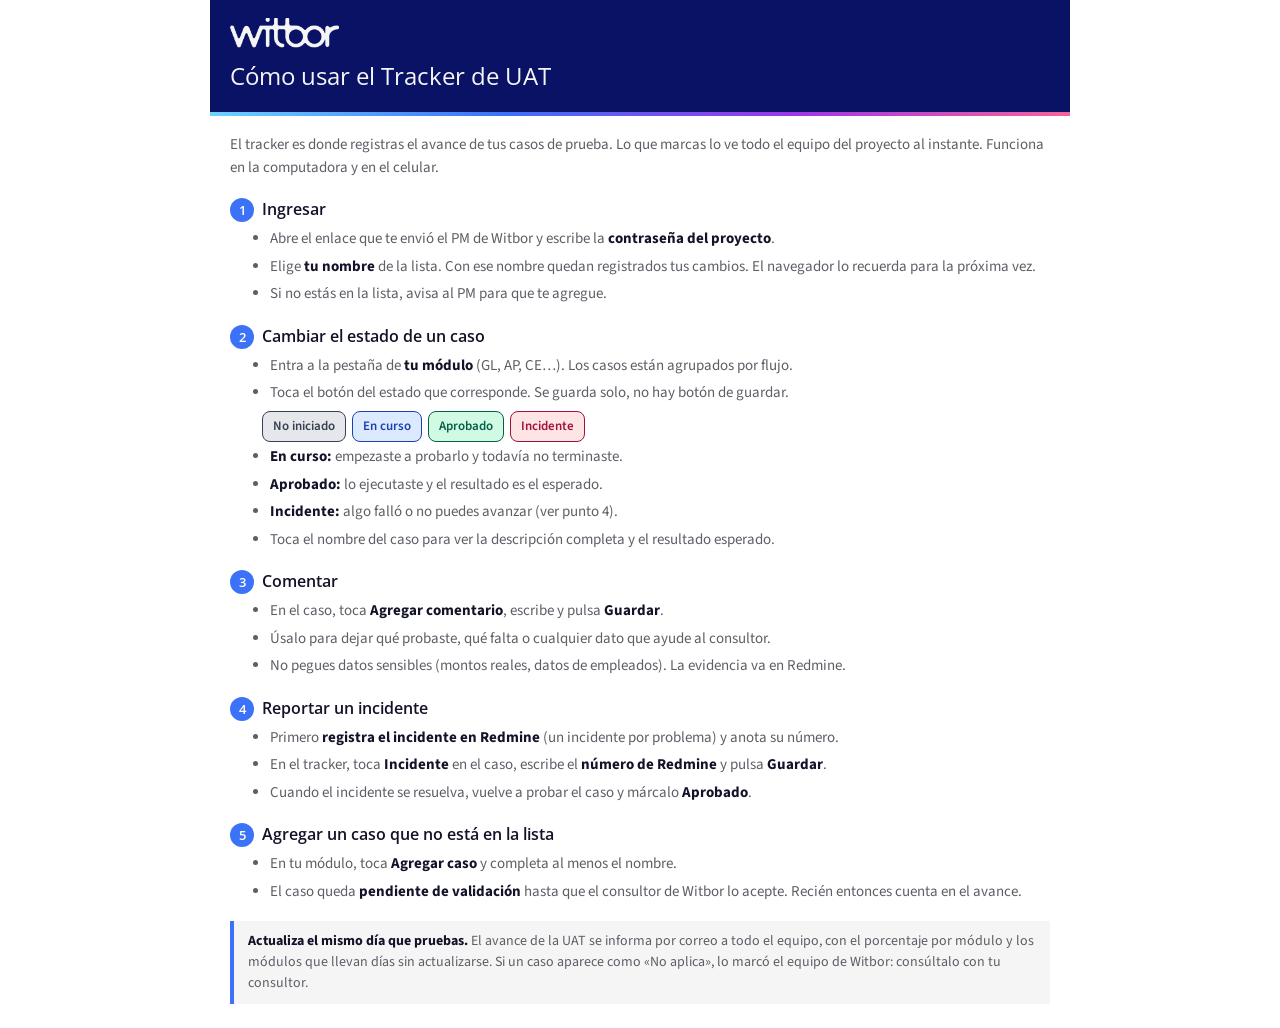
==== ayuda.html @ c0ece4f9 "Add files via upload" ====
<!DOCTYPE html>
<html lang="es">
<head>
  <meta charset="UTF-8" />
  <meta name="viewport" content="width=device-width, initial-scale=1.0" />
  <title>Cómo usar el Tracker de UAT</title>
  <meta name="robots" content="noindex, nofollow" />
  <link rel="preconnect" href="https://fonts.googleapis.com" />
  <link rel="preconnect" href="https://fonts.gstatic.com" crossorigin />
  <link rel="stylesheet" href="https://fonts.googleapis.com/css2?family=Open+Sans:wght@400;600&family=Source+Sans+3:wght@400;600&display=swap" />
  <link rel="stylesheet" href="css/base.css" />
  <style>
    /* Manual de una página para los usuarios del cliente. Se puede imprimir. */
    body { background: #fff; }
    .hoja { max-width: 820px; margin: 0 auto; padding: 0 20px 24px; font-size: 15px; line-height: 1.5; }
    .cabecera { background: var(--color-bg-oscuro); padding: 18px 20px; margin: 0 -20px; }
    .cabecera img { height: 30px; display: block; }
    .cabecera h1 { font-family: var(--font-titulo); font-weight: 400; font-size: 24px; color: #F5F5F5; margin: 10px 0 0; }
    .barra-gradiente { margin: 0 -20px 18px; }
    h2 { font-family: var(--font-titulo); font-weight: 600; font-size: 16px; color: var(--color-titulo); margin: 18px 0 6px; }
    h2 span { display: inline-block; width: 24px; height: 24px; line-height: 24px; text-align: center; border-radius: 50%;
              background: var(--witbor-azul); color: #fff; font-size: 13px; margin-right: 8px; }
    p, li { margin: 0 0 5px; }
    ul { margin: 0; padding-left: 40px; }
    strong { color: var(--color-titulo); }
    .estados { display: flex; flex-wrap: wrap; gap: 6px; margin: 6px 0 4px 32px; }
    .estados b { font-weight: 600; font-size: 13px; border-radius: 8px; padding: 5px 10px; border: 1px solid; }
    .e1 { background: #E5E7EB; color: #374151; border-color: #D1D5DB; }
    .e2 { background: #DBEAFE; color: #1E40AF; border-color: #93C5FD; }
    .e3 { background: #D1FAE5; color: #065F46; border-color: #6EE7B7; }
    .e4 { background: #FFE4E6; color: #9F1239; border-color: #FDA4AF; }
    .nota { background: var(--color-bg); border-left: 4px solid var(--witbor-azul); padding: 10px 14px; margin-top: 18px; font-size: 14px; }
    @media print { .hoja { font-size: 12.5px; } .cabecera, .barra-gradiente, .estados b, h2 span { -webkit-print-color-adjust: exact; print-color-adjust: exact; } }
  </style>
</head>
<body>
  <div class="hoja">
    <div class="cabecera">
      <img src="img/logo-witbor-blanco.png" alt="witbor" />
      <h1>Cómo usar el Tracker de UAT</h1>
    </div>
    <div class="barra-gradiente"></div>

    <p>El tracker es donde registras el avance de tus casos de prueba. Lo que marcas lo ve todo el equipo del proyecto al instante. Funciona en la computadora y en el celular.</p>

    <h2><span>1</span>Ingresar</h2>
    <ul>
      <li>Abre el enlace que te envió el PM de Witbor y escribe la <strong>contraseña del proyecto</strong>.</li>
      <li>Elige <strong>tu nombre</strong> de la lista. Con ese nombre quedan registrados tus cambios. El navegador lo recuerda para la próxima vez.</li>
      <li>Si no estás en la lista, avisa al PM para que te agregue.</li>
    </ul>

    <h2><span>2</span>Cambiar el estado de un caso</h2>
    <ul>
      <li>Entra a la pestaña de <strong>tu módulo</strong> (GL, AP, CE…). Los casos están agrupados por flujo.</li>
      <li>Toca el botón del estado que corresponde. Se guarda solo, no hay botón de guardar.</li>
    </ul>
    <div class="estados">
      <b class="e1">No iniciado</b><b class="e2">En curso</b><b class="e3">Aprobado</b><b class="e4">Incidente</b>
    </div>
    <ul>
      <li><strong>En curso:</strong> empezaste a probarlo y todavía no terminaste.</li>
      <li><strong>Aprobado:</strong> lo ejecutaste y el resultado es el esperado.</li>
      <li><strong>Incidente:</strong> algo falló o no puedes avanzar (ver punto 4).</li>
      <li>Toca el nombre del caso para ver la descripción completa y el resultado esperado.</li>
    </ul>

    <h2><span>3</span>Comentar</h2>
    <ul>
      <li>En el caso, toca <strong>Agregar comentario</strong>, escribe y pulsa <strong>Guardar</strong>.</li>
      <li>Úsalo para dejar qué probaste, qué falta o cualquier dato que ayude al consultor.</li>
      <li>No pegues datos sensibles (montos reales, datos de empleados). La evidencia va en Redmine.</li>
    </ul>

    <h2><span>4</span>Reportar un incidente</h2>
    <ul>
      <li>Primero <strong>registra el incidente en Redmine</strong> (un incidente por problema) y anota su número.</li>
      <li>En el tracker, toca <strong>Incidente</strong> en el caso, escribe el <strong>número de Redmine</strong> y pulsa <strong>Guardar</strong>.</li>
      <li>Cuando el incidente se resuelva, vuelve a probar el caso y márcalo <strong>Aprobado</strong>.</li>
    </ul>

    <h2><span>5</span>Agregar un caso que no está en la lista</h2>
    <ul>
      <li>En tu módulo, toca <strong>Agregar caso</strong> y completa al menos el nombre.</li>
      <li>El caso queda <strong>pendiente de validación</strong> hasta que el consultor de Witbor lo acepte. Recién entonces cuenta en el avance.</li>
    </ul>

    <div class="nota">
      <strong>Actualiza el mismo día que pruebas.</strong> El avance de la UAT se informa por correo a todo el equipo, con el porcentaje por módulo y los módulos que llevan días sin actualizarse.
      Si un caso aparece como «No aplica», lo marcó el equipo de Witbor: consúltalo con tu consultor.
    </div>
  </div>
</body>
</html>
---- css/base.css ----
/* ============================================================
   base.css — reset, variables globales y tipografía base
   Se carga PRIMERO. El resto de CSS depende de estas variables.
   Colores y tipografías: Manual de marca Witbor 2026.
   ============================================================ */

:root {
  /* ---- Gradiente del logo (solo acentos: barras, detalles) ---- */
  --witbor-cian:    #6ED2FF;
  --witbor-azul:    #3C72F8; /* también CTA, links y resaltados */
  --witbor-violeta: #9E37E6;
  --witbor-rosa:    #F5649B;
  --witbor-gradiente: linear-gradient(90deg, #6ED2FF 0%, #3C72F8 34%, #9E37E6 68%, #F5649B 100%);

  /* ---- Fondos ---- */
  --color-bg:        #F5F5F5; /* fondo claro por defecto */
  --color-bg-oscuro: #0A1266; /* encabezado y pantalla de acceso */
  --color-bg-violeta:#672496; /* banner "MODO TEST" */

  /* ---- Texto ---- */
  --color-titulo: #121228; /* títulos sobre fondo claro */
  --color-texto:  #5C5F66; /* cuerpo sobre fondo claro  */

  /* ---- Sombras del banner "MODO TEST" (violeta) ---- */
  --shadow-test:        rgba(103, 36, 150, 0.35);
  --shadow-test-strong: rgba(103, 36, 150, 0.65);

  /* ---- Radios ---- */
  --radius-sm: 4px;
  --radius-md: 12px;

  /* ---- Tipografía: Open Sans (títulos) + Source Sans 3 (texto) ---- */
  --font-titulo: "Open Sans", Arial, sans-serif;
  --font-texto:  "Source Sans 3", Calibri, Arial, sans-serif;
}

/* ---- Reset mínimo / base del documento ---- */
html, body, #root { height: 100%; }

body {
  margin: 0;
  font-family: var(--font-texto);
  background: var(--color-bg);
  color: var(--color-texto);
}

select, input, textarea, button { font-family: inherit; }

/* Títulos y encabezados */
.font-title { font-family: var(--font-titulo); color: var(--color-titulo); }
.font-title-claro { font-family: var(--font-titulo); color: #F5F5F5; }

/* Volanta: línea en mayúsculas sobre el título */
.volanta { font-size: 12px; text-transform: uppercase; letter-spacing: 0.1em; color: var(--color-texto); }
.volanta-claro { font-size: 12px; text-transform: uppercase; letter-spacing: 0.1em; color: #CCCCCC; }

/* Barra fina con el gradiente de marca (bajo el encabezado, borde de tarjetas) */
.barra-gradiente { height: 4px; background: var(--witbor-gradiente); }

/* Co-branding: witbor | cliente (el cliente a la derecha, divisor fijo) */
.cobranding { display: flex; align-items: center; gap: 14px; }
.cobranding .divisor { width: 1px; align-self: stretch; background: currentColor; opacity: 0.45; }
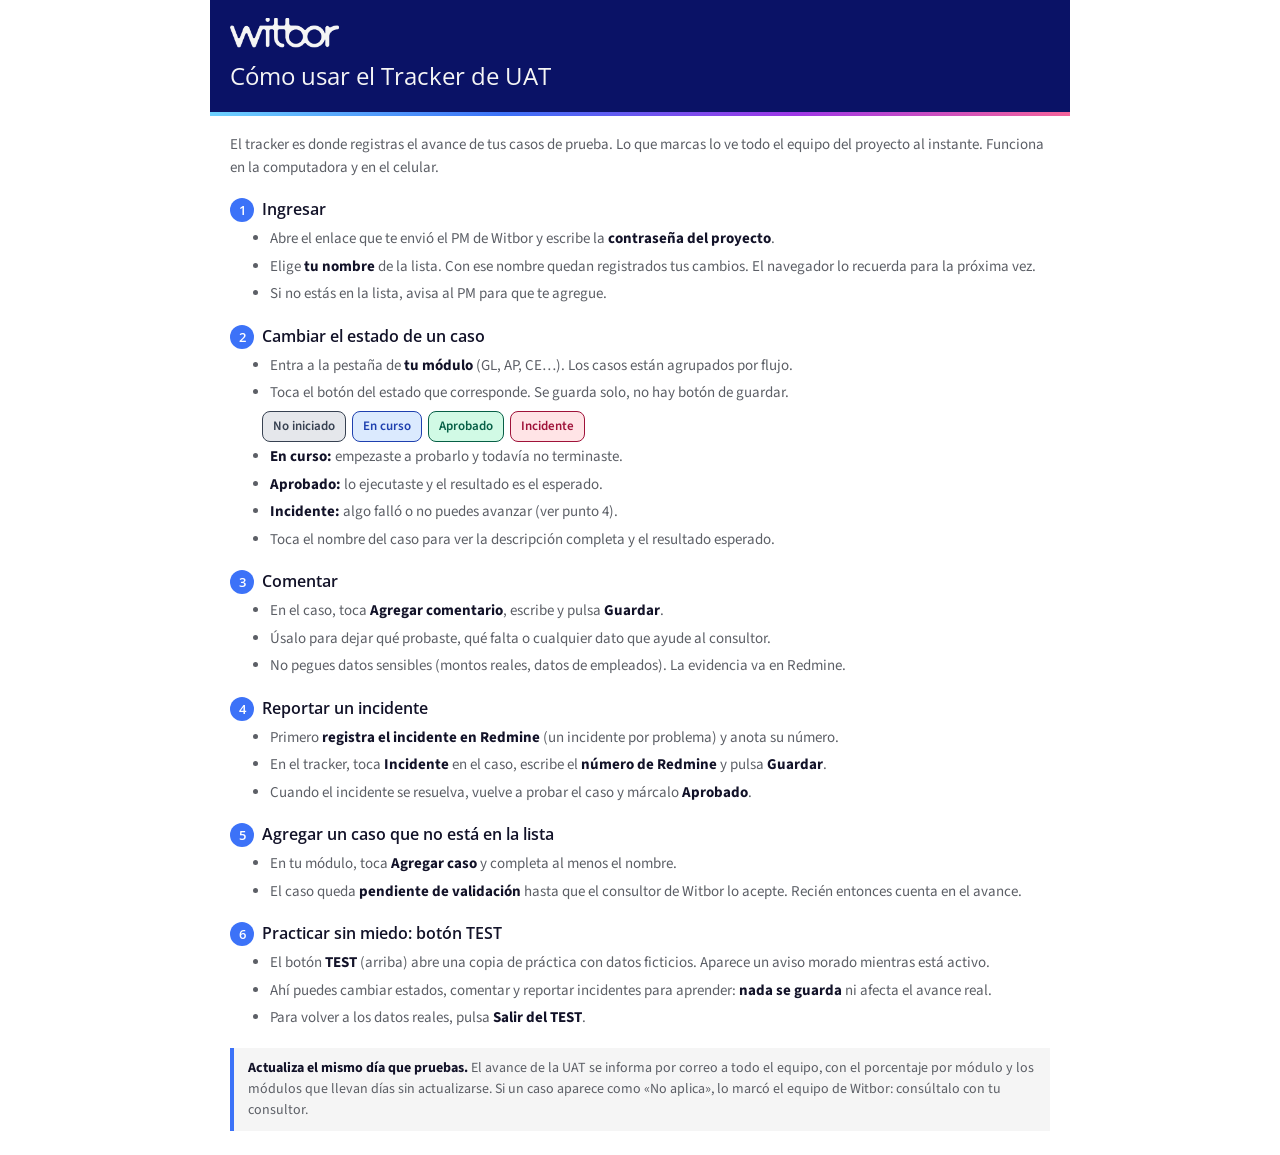
==== commit 8cdebc7f: "Add files via upload" ====
--- a/ayuda.html
+++ b/ayuda.html
@@ -85,6 +85,13 @@
       <li>El caso queda <strong>pendiente de validación</strong> hasta que el consultor de Witbor lo acepte. Recién entonces cuenta en el avance.</li>
     </ul>
 
+    <h2><span>6</span>Practicar sin miedo: botón TEST</h2>
+    <ul>
+      <li>El botón <strong>TEST</strong> (arriba) abre una copia de práctica con datos ficticios. Aparece un aviso morado mientras está activo.</li>
+      <li>Ahí puedes cambiar estados, comentar y reportar incidentes para aprender: <strong>nada se guarda</strong> ni afecta el avance real.</li>
+      <li>Para volver a los datos reales, pulsa <strong>Salir del TEST</strong>.</li>
+    </ul>
+
     <div class="nota">
       <strong>Actualiza el mismo día que pruebas.</strong> El avance de la UAT se informa por correo a todo el equipo, con el porcentaje por módulo y los módulos que llevan días sin actualizarse.
       Si un caso aparece como «No aplica», lo marcó el equipo de Witbor: consúltalo con tu consultor.
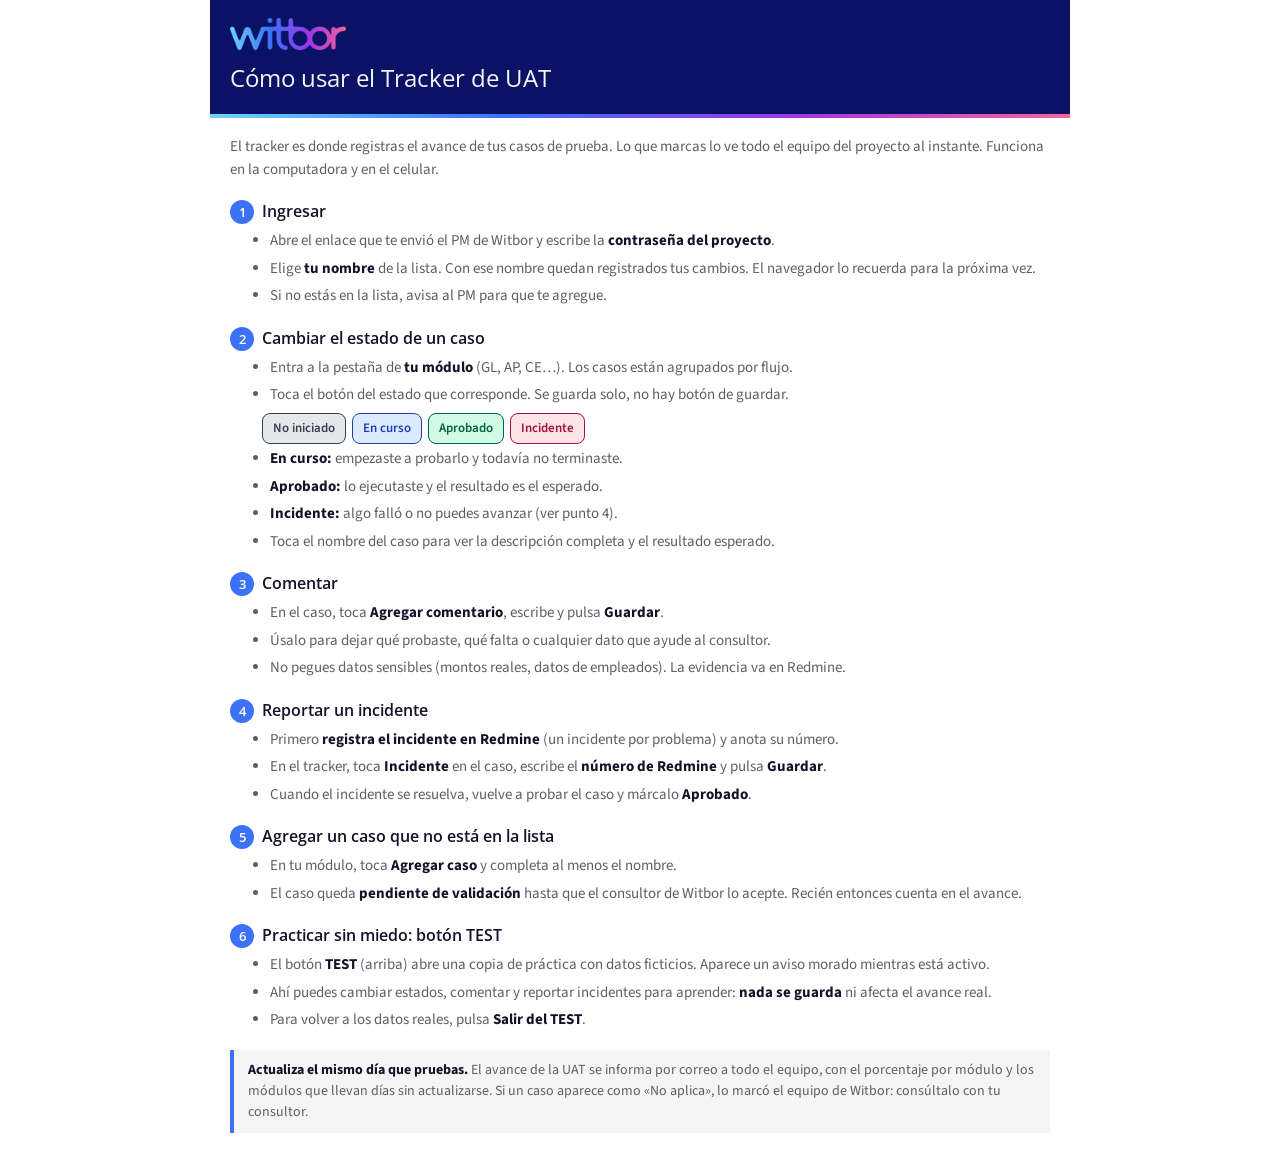
==== commit bf7e9ff9: "Add files via upload" ====
--- a/ayuda.html
+++ b/ayuda.html
@@ -14,7 +14,7 @@
     body { background: #fff; }
     .hoja { max-width: 820px; margin: 0 auto; padding: 0 20px 24px; font-size: 15px; line-height: 1.5; }
     .cabecera { background: var(--color-bg-oscuro); padding: 18px 20px; margin: 0 -20px; }
-    .cabecera img { height: 30px; display: block; }
+    .cabecera img { height: 32px; display: block; }
     .cabecera h1 { font-family: var(--font-titulo); font-weight: 400; font-size: 24px; color: #F5F5F5; margin: 10px 0 0; }
     .barra-gradiente { margin: 0 -20px 18px; }
     h2 { font-family: var(--font-titulo); font-weight: 600; font-size: 16px; color: var(--color-titulo); margin: 18px 0 6px; }
@@ -36,7 +36,7 @@
 <body>
   <div class="hoja">
     <div class="cabecera">
-      <img src="img/logo-witbor-blanco.png" alt="witbor" />
+      <img src="img/logo-witbor-color.png" alt="witbor" />
       <h1>Cómo usar el Tracker de UAT</h1>
     </div>
     <div class="barra-gradiente"></div>
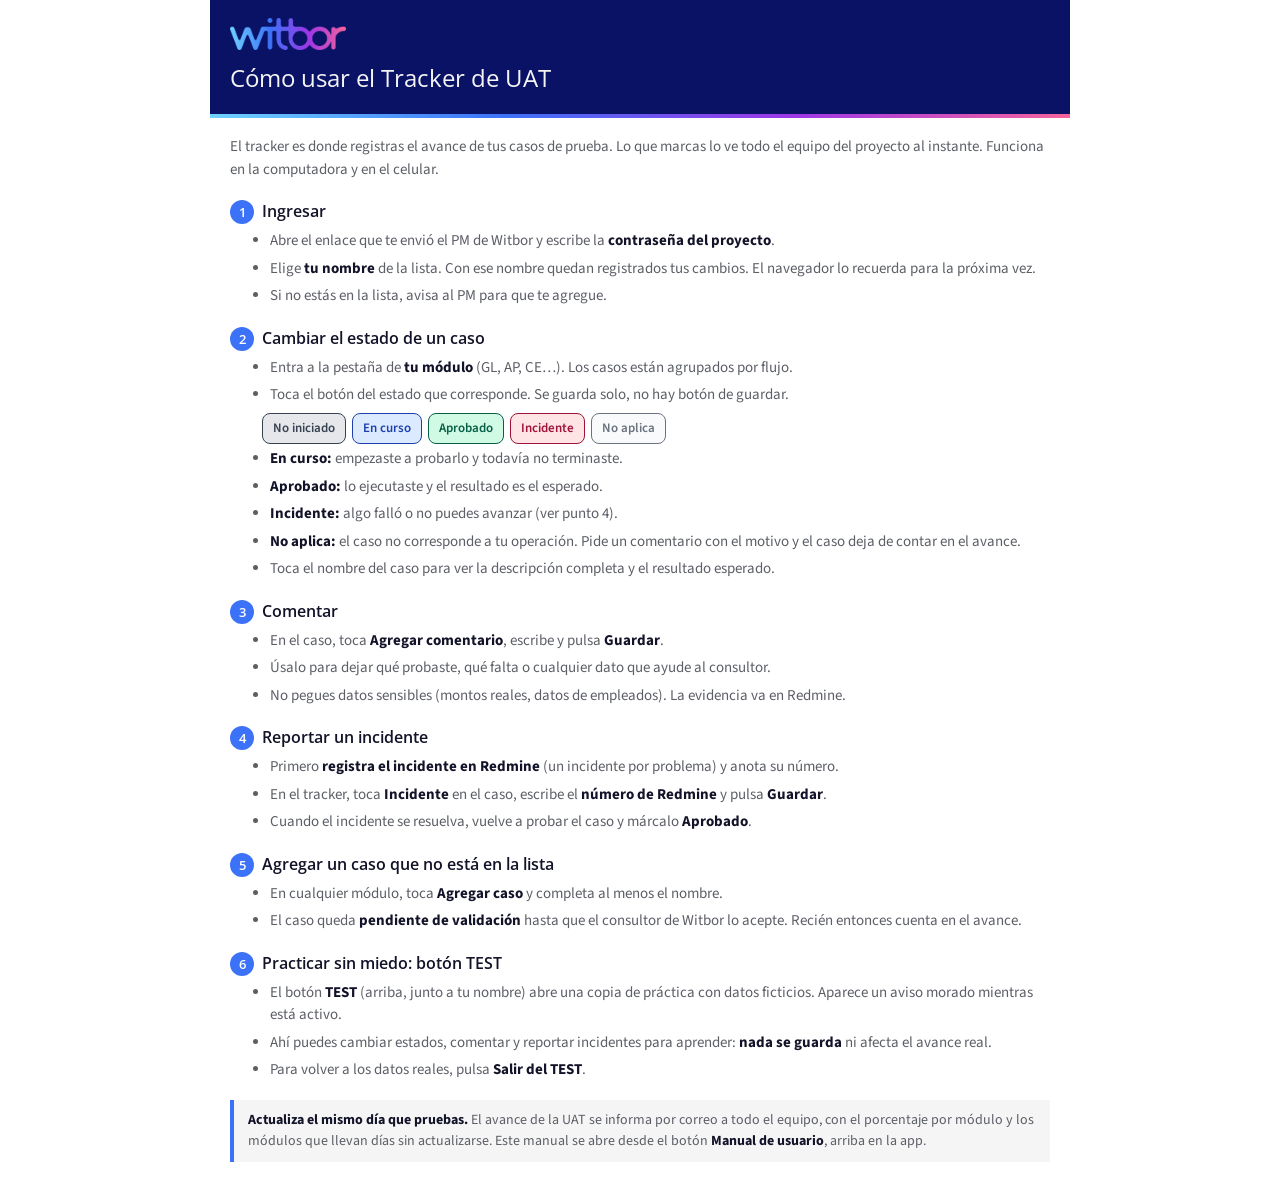
==== commit 258c6334: "Add files via upload" ====
--- a/ayuda.html
+++ b/ayuda.html
@@ -9,29 +9,7 @@
   <link rel="preconnect" href="https://fonts.gstatic.com" crossorigin />
   <link rel="stylesheet" href="https://fonts.googleapis.com/css2?family=Open+Sans:wght@400;600&family=Source+Sans+3:wght@400;600&display=swap" />
   <link rel="stylesheet" href="css/base.css" />
-  <style>
-    /* Manual de una página para los usuarios del cliente. Se puede imprimir. */
-    body { background: #fff; }
-    .hoja { max-width: 820px; margin: 0 auto; padding: 0 20px 24px; font-size: 15px; line-height: 1.5; }
-    .cabecera { background: var(--color-bg-oscuro); padding: 18px 20px; margin: 0 -20px; }
-    .cabecera img { height: 32px; display: block; }
-    .cabecera h1 { font-family: var(--font-titulo); font-weight: 400; font-size: 24px; color: #F5F5F5; margin: 10px 0 0; }
-    .barra-gradiente { margin: 0 -20px 18px; }
-    h2 { font-family: var(--font-titulo); font-weight: 600; font-size: 16px; color: var(--color-titulo); margin: 18px 0 6px; }
-    h2 span { display: inline-block; width: 24px; height: 24px; line-height: 24px; text-align: center; border-radius: 50%;
-              background: var(--witbor-azul); color: #fff; font-size: 13px; margin-right: 8px; }
-    p, li { margin: 0 0 5px; }
-    ul { margin: 0; padding-left: 40px; }
-    strong { color: var(--color-titulo); }
-    .estados { display: flex; flex-wrap: wrap; gap: 6px; margin: 6px 0 4px 32px; }
-    .estados b { font-weight: 600; font-size: 13px; border-radius: 8px; padding: 5px 10px; border: 1px solid; }
-    .e1 { background: #E5E7EB; color: #374151; border-color: #D1D5DB; }
-    .e2 { background: #DBEAFE; color: #1E40AF; border-color: #93C5FD; }
-    .e3 { background: #D1FAE5; color: #065F46; border-color: #6EE7B7; }
-    .e4 { background: #FFE4E6; color: #9F1239; border-color: #FDA4AF; }
-    .nota { background: var(--color-bg); border-left: 4px solid var(--witbor-azul); padding: 10px 14px; margin-top: 18px; font-size: 14px; }
-    @media print { .hoja { font-size: 12.5px; } .cabecera, .barra-gradiente, .estados b, h2 span { -webkit-print-color-adjust: exact; print-color-adjust: exact; } }
-  </style>
+  <link rel="stylesheet" href="css/ayuda.css" />
 </head>
 <body>
   <div class="hoja">
@@ -56,12 +34,13 @@
       <li>Toca el botón del estado que corresponde. Se guarda solo, no hay botón de guardar.</li>
     </ul>
     <div class="estados">
-      <b class="e1">No iniciado</b><b class="e2">En curso</b><b class="e3">Aprobado</b><b class="e4">Incidente</b>
+      <b class="e1">No iniciado</b><b class="e2">En curso</b><b class="e3">Aprobado</b><b class="e4">Incidente</b><b class="e5">No aplica</b>
     </div>
     <ul>
       <li><strong>En curso:</strong> empezaste a probarlo y todavía no terminaste.</li>
       <li><strong>Aprobado:</strong> lo ejecutaste y el resultado es el esperado.</li>
       <li><strong>Incidente:</strong> algo falló o no puedes avanzar (ver punto 4).</li>
+      <li><strong>No aplica:</strong> el caso no corresponde a tu operación. Pide un comentario con el motivo y el caso deja de contar en el avance.</li>
       <li>Toca el nombre del caso para ver la descripción completa y el resultado esperado.</li>
     </ul>
 
@@ -81,20 +60,20 @@
 
     <h2><span>5</span>Agregar un caso que no está en la lista</h2>
     <ul>
-      <li>En tu módulo, toca <strong>Agregar caso</strong> y completa al menos el nombre.</li>
+      <li>En cualquier módulo, toca <strong>Agregar caso</strong> y completa al menos el nombre.</li>
       <li>El caso queda <strong>pendiente de validación</strong> hasta que el consultor de Witbor lo acepte. Recién entonces cuenta en el avance.</li>
     </ul>
 
     <h2><span>6</span>Practicar sin miedo: botón TEST</h2>
     <ul>
-      <li>El botón <strong>TEST</strong> (arriba) abre una copia de práctica con datos ficticios. Aparece un aviso morado mientras está activo.</li>
+      <li>El botón <strong>TEST</strong> (arriba, junto a tu nombre) abre una copia de práctica con datos ficticios. Aparece un aviso morado mientras está activo.</li>
       <li>Ahí puedes cambiar estados, comentar y reportar incidentes para aprender: <strong>nada se guarda</strong> ni afecta el avance real.</li>
       <li>Para volver a los datos reales, pulsa <strong>Salir del TEST</strong>.</li>
     </ul>
 
     <div class="nota">
       <strong>Actualiza el mismo día que pruebas.</strong> El avance de la UAT se informa por correo a todo el equipo, con el porcentaje por módulo y los módulos que llevan días sin actualizarse.
-      Si un caso aparece como «No aplica», lo marcó el equipo de Witbor: consúltalo con tu consultor.
+      Este manual se abre desde el botón <strong>Manual de usuario</strong>, arriba en la app.
     </div>
   </div>
 </body>
--- a/css/base.css
+++ b/css/base.css
@@ -10,12 +10,11 @@
   --witbor-azul:    #3C72F8; /* también CTA, links y resaltados */
   --witbor-violeta: #9E37E6;
   --witbor-rosa:    #F5649B;
-  --witbor-gradiente: linear-gradient(90deg, #6ED2FF 0%, #3C72F8 34%, #9E37E6 68%, #F5649B 100%);
+  --witbor-gradiente: linear-gradient(90deg, var(--witbor-cian) 0%, var(--witbor-azul) 34%, var(--witbor-violeta) 68%, var(--witbor-rosa) 100%);
 
   /* ---- Fondos ---- */
   --color-bg:        #F5F5F5; /* fondo claro por defecto */
   --color-bg-oscuro: #0A1266; /* encabezado y pantalla de acceso */
-  --color-bg-violeta:#672496; /* banner "MODO TEST" */
 
   /* ---- Texto ---- */
   --color-titulo: #121228; /* títulos sobre fondo claro */
--- a/css/ayuda.css
+++ b/css/ayuda.css
@@ -0,0 +1,27 @@
+/* ============================================================
+   ayuda.css — manual de una página (ayuda.html)
+   Se carga después de base.css y usa sus variables de marca.
+   ============================================================ */
+
+/* Manual de una página para los usuarios del cliente. Se puede imprimir. */
+body { background: #fff; }
+.hoja { max-width: 820px; margin: 0 auto; padding: 0 20px 24px; font-size: 15px; line-height: 1.5; }
+.cabecera { background: var(--color-bg-oscuro); padding: 18px 20px; margin: 0 -20px; }
+.cabecera img { height: 32px; display: block; }
+.cabecera h1 { font-family: var(--font-titulo); font-weight: 400; font-size: 24px; color: #F5F5F5; margin: 10px 0 0; }
+.barra-gradiente { margin: 0 -20px 18px; }
+h2 { font-family: var(--font-titulo); font-weight: 600; font-size: 16px; color: var(--color-titulo); margin: 18px 0 6px; }
+h2 span { display: inline-block; width: 24px; height: 24px; line-height: 24px; text-align: center; border-radius: 50%;
+          background: var(--witbor-azul); color: #fff; font-size: 13px; margin-right: 8px; }
+p, li { margin: 0 0 5px; }
+ul { margin: 0; padding-left: 40px; }
+strong { color: var(--color-titulo); }
+.estados { display: flex; flex-wrap: wrap; gap: 6px; margin: 6px 0 4px 32px; }
+.estados b { font-weight: 600; font-size: 13px; border-radius: 8px; padding: 5px 10px; border: 1px solid; }
+.e1 { background: #E5E7EB; color: #374151; border-color: #D1D5DB; }
+.e2 { background: #DBEAFE; color: #1E40AF; border-color: #93C5FD; }
+.e3 { background: #D1FAE5; color: #065F46; border-color: #6EE7B7; }
+.e4 { background: #FFE4E6; color: #9F1239; border-color: #FDA4AF; }
+.e5 { background: #F9FAFB; color: #6B7280; border-color: #E5E7EB; }
+.nota { background: var(--color-bg); border-left: 4px solid var(--witbor-azul); padding: 10px 14px; margin-top: 18px; font-size: 14px; }
+@media print { .hoja { font-size: 12.5px; } .cabecera, .barra-gradiente, .estados b, h2 span { -webkit-print-color-adjust: exact; print-color-adjust: exact; } }
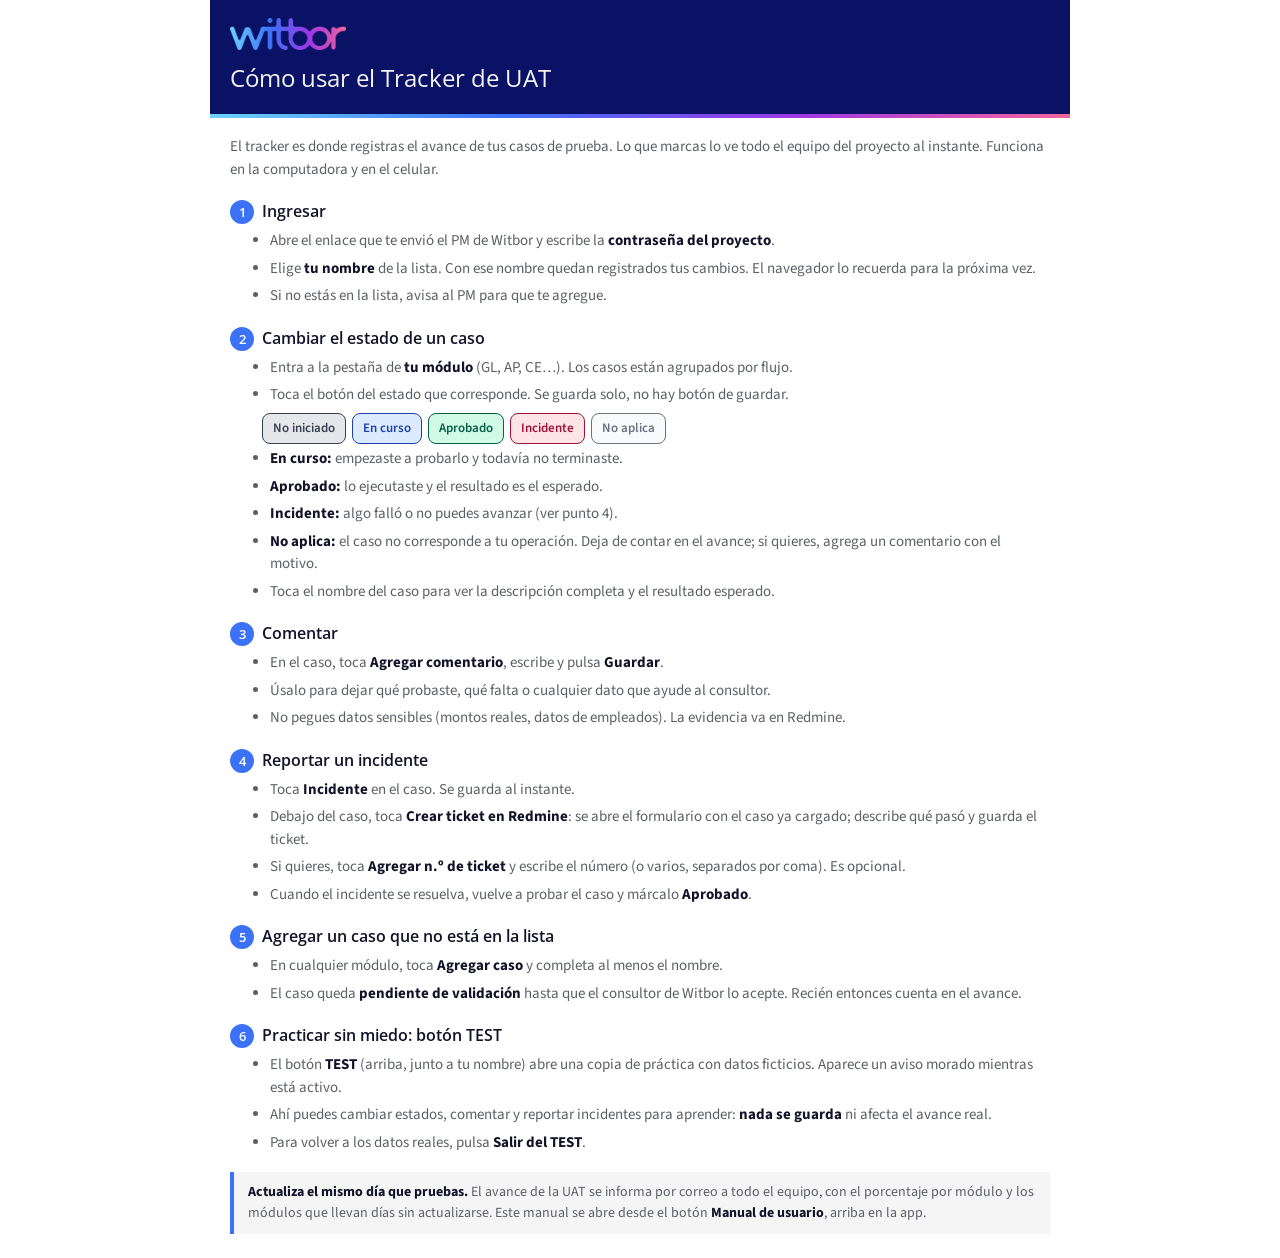
==== commit 38f8fcbc: "Add files via upload" ====
--- a/ayuda.html
+++ b/ayuda.html
@@ -40,7 +40,7 @@
       <li><strong>En curso:</strong> empezaste a probarlo y todavía no terminaste.</li>
       <li><strong>Aprobado:</strong> lo ejecutaste y el resultado es el esperado.</li>
       <li><strong>Incidente:</strong> algo falló o no puedes avanzar (ver punto 4).</li>
-      <li><strong>No aplica:</strong> el caso no corresponde a tu operación. Pide un comentario con el motivo y el caso deja de contar en el avance.</li>
+      <li><strong>No aplica:</strong> el caso no corresponde a tu operación. Deja de contar en el avance; si quieres, agrega un comentario con el motivo.</li>
       <li>Toca el nombre del caso para ver la descripción completa y el resultado esperado.</li>
     </ul>
 
@@ -53,8 +53,9 @@
 
     <h2><span>4</span>Reportar un incidente</h2>
     <ul>
-      <li>Primero <strong>registra el incidente en Redmine</strong> (un incidente por problema) y anota su número.</li>
-      <li>En el tracker, toca <strong>Incidente</strong> en el caso, escribe el <strong>número de Redmine</strong> y pulsa <strong>Guardar</strong>.</li>
+      <li>Toca <strong>Incidente</strong> en el caso. Se guarda al instante.</li>
+      <li>Debajo del caso, toca <strong>Crear ticket en Redmine</strong>: se abre el formulario con el caso ya cargado; describe qué pasó y guarda el ticket.</li>
+      <li>Si quieres, toca <strong>Agregar n.º de ticket</strong> y escribe el número (o varios, separados por coma). Es opcional.</li>
       <li>Cuando el incidente se resuelva, vuelve a probar el caso y márcalo <strong>Aprobado</strong>.</li>
     </ul>
 
